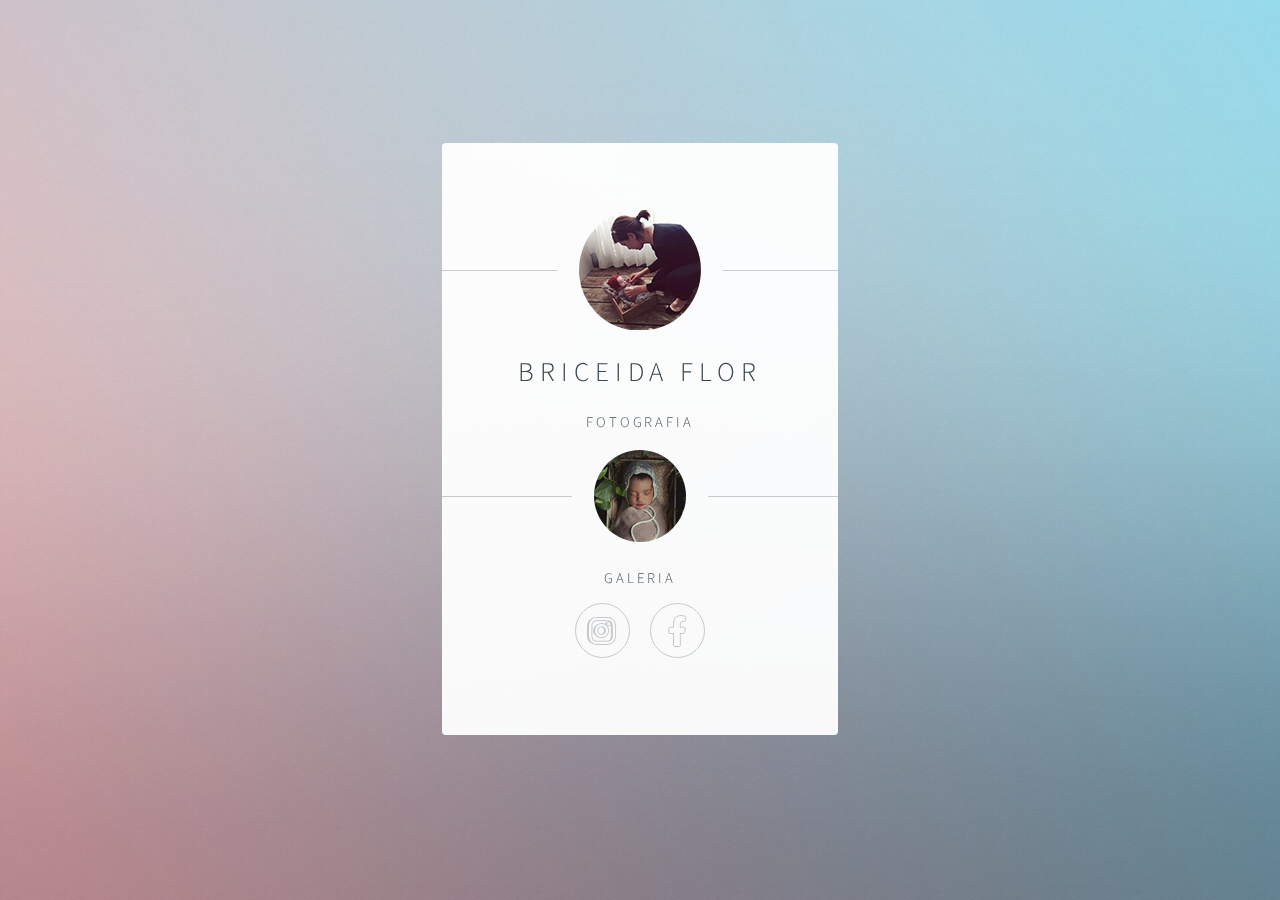
==== index.html @ f5485d3e "updated sizing" ====
<!DOCTYPE HTML>
<html>
	<head>
		<title>Briceida Flor Fotografia</title>
		<meta charset="utf-8" />
		<meta name="viewport" content="width=device-width, initial-scale=1, user-scalable=no" />
		<link rel="stylesheet" href="assets/css/main.css" />
		<noscript><link rel="stylesheet" href="assets/css/noscript.css" /></noscript>
	</head>
	<body class="is-preload">

		<!-- Wrapper -->
			<div id="wrapper">

				<!-- Main -->
					<section id="main">
						<header>
							<span class="avatar"><img src="images/BrissMain copy.jpg" alt="" /></span>
							<h1>Briceida Flor</h1>
							<div class = "paddingdiv">
							<p>Fotografia</p>
							</div>
						</header>

						<footer>
							<ul class="icons">
								<a href="./Galeria/index.html" class="avatar1"><img src="images/galeriaButton copy.jpg" alt="" /></a></li>
								<div>Galeria</div>
								<li><a href="https://www.instagram.com/briceidaflor/" class="icon brands fa-instagram">Instagram</a></li>
								<li><a href="https://www.facebook.com/briceidaflor.foto/" class="icon brands fa-facebook-f">Facebook</a></li>
							</ul>
						</footer>
					</section>

				<!-- Footer -->
					<footer id="footer">

					</footer>

			</div>

		<!-- Scripts -->
			<script>
				if ('addEventListener' in window) {
					window.addEventListener('load', function() { document.body.className = document.body.className.replace(/\bis-preload\b/, ''); });
					document.body.className += (navigator.userAgent.match(/(MSIE|rv:11\.0)/) ? ' is-ie' : '');
				}
			</script>

	</body>
</html>
---- assets/css/main.css ----
@import url(fontawesome-all.min.css);
@import url("https://fonts.googleapis.com/css?family=Source+Sans+Pro:300");

/*
	Identity by HTML5 UP
	html5up.net | @ajlkn
	Free for personal and commercial use under the CCA 3.0 license (html5up.net/license)
*/

/* Icon (alt) */

	html, body, div, span, applet, object,
	iframe, h1, h2, h3, h4, h5, h6, p, blockquote,
	pre, a, abbr, acronym, address, big, cite,
	code, del, dfn, em, img, ins, kbd, q, s, samp,
	small, strike, strong, sub, sup, tt, var, b,
	u, i, center, dl, dt, dd, ol, ul, li, fieldset,
	form, label, legend, table, caption, tbody,
	tfoot, thead, tr, th, td, article, aside,
	canvas, details, embed, figure, figcaption,
	footer, header, hgroup, menu, nav, output, ruby,
	section, summary, time, mark, audio, video {
		margin: 0;
		padding: 0;
		border: 0;
		font-size: 100%;
		font: inherit;
		vertical-align: baseline;
	}

	article, aside, details, figcaption, figure,
	footer, header, hgroup, menu, nav, section {
		display: block;
	}

	body {
		line-height: 1;
	}

	ol, ul {
		list-style: none;
	}

	blockquote, q {
		quotes: none;
	}

		blockquote:before, blockquote:after, q:before, q:after {
			content: '';
			content: none;
		}

	table {
		border-collapse: collapse;
		border-spacing: 0;
	}

	body {
		-webkit-text-size-adjust: none;
	}

	mark {
		background-color: transparent;
		color: inherit;
	}

	input::-moz-focus-inner {
		border: 0;
		padding: 0;
	}

	input, select, textarea {
		-moz-appearance: none;
		-webkit-appearance: none;
		-ms-appearance: none;
		appearance: none;
	}

/* Basic */

	@media screen and (max-width: 480px) {

		html, body {
			min-width: 320px;
		}

	}

	html {
		box-sizing: border-box;
	}

	*, *:before, *:after {
		box-sizing: inherit;
	}

	body.is-preload *, body.is-preload *:before, body.is-preload *:after {
		-moz-animation: none !important;
		-webkit-animation: none !important;
		-ms-animation: none !important;
		animation: none !important;
		-moz-transition: none !important;
		-webkit-transition: none !important;
		-ms-transition: none !important;
		transition: none !important;
	}

	html {
		height: 100%;
	}

	body {
		height: 100%;
		background-color: #ffffff;
		background-image: url("images/overlay.png"), -moz-linear-gradient(60deg, rgba(255, 165, 150, 0.5) 5%, rgba(0, 228, 255, 0.35)), url("../../images/bg.jpg");
		background-image: url("images/overlay.png"), -webkit-linear-gradient(60deg, rgba(255, 165, 150, 0.5) 5%, rgba(0, 228, 255, 0.35)), url("../../images/bg.jpg");
		background-image: url("images/overlay.png"), -ms-linear-gradient(60deg, rgba(255, 165, 150, 0.5) 5%, rgba(0, 228, 255, 0.35)), url("../../images/bg.jpg");
		background-image: url("images/overlay.png"), linear-gradient(60deg, rgba(255, 165, 150, 0.5) 5%, rgba(0, 228, 255, 0.35)), url("../../images/bg.jpg");
		background-repeat: repeat,			no-repeat,			no-repeat;
		background-size: 100px 100px, cover,				cover;
		background-position: top left,		center center,		bottom center;
		background-attachment: fixed,			fixed,				fixed;
	}

		body:after {
			content: '';
			display: block;
			position: fixed;
			top: 0;
			left: 0;
			width: 100%;
			height: inherit;
			opacity: 0;
			z-index: 1;
			background-color: #ffffff;
			background-image: url("images/overlay.png"), -moz-linear-gradient(60deg, rgba(255, 165, 150, 0.5) 5%, rgba(0, 228, 255, 0.35));
			background-image: url("images/overlay.png"), -webkit-linear-gradient(60deg, rgba(255, 165, 150, 0.5) 5%, rgba(0, 228, 255, 0.35));
			background-image: url("images/overlay.png"), -ms-linear-gradient(60deg, rgba(255, 165, 150, 0.5) 5%, rgba(0, 228, 255, 0.35));
			background-image: url("images/overlay.png"), linear-gradient(60deg, rgba(255, 165, 150, 0.5) 5%, rgba(0, 228, 255, 0.35));
			background-repeat: repeat,			no-repeat;
			background-size: 100px 100px, cover;
			background-position: top left,		center center;
			-moz-transition: opacity 1.75s ease-out;
			-webkit-transition: opacity 1.75s ease-out;
			-ms-transition: opacity 1.75s ease-out;
			transition: opacity 1.75s ease-out;
		}

		body.is-preload:after {
			opacity: 1;
		}

/* Type */

	body, input, select, textarea {
		color: #414f57;
		font-family: "Source Sans Pro", Helvetica, sans-serif;
		font-size: 14pt;
		font-weight: 300;
		line-height: 2;
		letter-spacing: 0.2em;
		text-transform: uppercase;
	}

		@media screen and (max-width: 1680px) {

			body, input, select, textarea {
				font-size: 11pt;
			}

		}

		@media screen and (max-width: 480px) {

			body, input, select, textarea {
				font-size: 10pt;
				line-height: 1.75;
			}

		}

	a {
		-moz-transition: color 0.2s ease, border-color 0.2s ease;
		-webkit-transition: color 0.2s ease, border-color 0.2s ease;
		-ms-transition: color 0.2s ease, border-color 0.2s ease;
		transition: color 0.2s ease, border-color 0.2s ease;
		color: inherit;
		text-decoration: none;
	}

		a:before {
			-moz-transition: color 0.2s ease, text-shadow 0.2s ease;
			-webkit-transition: color 0.2s ease, text-shadow 0.2s ease;
			-ms-transition: color 0.2s ease, text-shadow 0.2s ease;
			transition: color 0.2s ease, text-shadow 0.2s ease;
		}

		a:hover {
			color: #ff7496;
		}

	strong, b {
		color: #313f47;
	}

	em, i {
		font-style: italic;
	}

	p {
		margin: 0 0 1.5em 0;
	}

	h1, h2, h3, h4, h5, h6 {
		color: #313f47;
		line-height: 1.5;
		margin: 0 0 0.75em 0;
	}

		h1 a, h2 a, h3 a, h4 a, h5 a, h6 a {
			color: inherit;
			text-decoration: none;
		}

	h1 {
		font-size: 1.85em;
		letter-spacing: 0.22em;
		margin: 0 0 0.525em 0;
	}

	h2 {
		font-size: 1.25em;
	}

	h3 {
		font-size: 1em;
	}

	h4 {
		font-size: 1em;
	}

	h5 {
		font-size: 1em;
	}

	h6 {
		font-size: 1em;
	}

	@media screen and (max-width: 480px) {

		h1 {
			font-size: 1.65em;
		}

	}

	sub {
		font-size: 0.8em;
		position: relative;
		top: 0.5em;
	}

	sup {
		font-size: 0.8em;
		position: relative;
		top: -0.5em;
	}

	hr {
		border: 0;
		border-bottom: solid 1px #c8cccf;
		margin: 3em 0;
	}

/* Form */

	form {
		margin: 0 0 1.5em 0;
	}

		form > :last-child {
			margin-bottom: 0;
		}

		form > .fields {
			display: -moz-flex;
			display: -webkit-flex;
			display: -ms-flex;
			display: flex;
			-moz-flex-wrap: wrap;
			-webkit-flex-wrap: wrap;
			-ms-flex-wrap: wrap;
			flex-wrap: wrap;
			width: calc(100% + 2.25em);
			margin: -1.125em 0 1.5em -1.125em;
		}

			form > .fields > .field {
				-moz-flex-grow: 0;
				-webkit-flex-grow: 0;
				-ms-flex-grow: 0;
				flex-grow: 0;
				-moz-flex-shrink: 0;
				-webkit-flex-shrink: 0;
				-ms-flex-shrink: 0;
				flex-shrink: 0;
				padding: 1.125em 0 0 1.125em;
				width: calc(100% - 1.125em);
			}

				form > .fields > .field.half {
					width: calc(50% - 0.5625em);
				}

				form > .fields > .field.third {
					width: calc(100%/3 - 0.375em);
				}

				form > .fields > .field.quarter {
					width: calc(25% - 0.28125em);
				}

		@media screen and (max-width: 480px) {

			form > .fields {
				width: calc(100% + 2.25em);
				margin: -1.125em 0 1.5em -1.125em;
			}

				form > .fields > .field {
					padding: 1.125em 0 0 1.125em;
					width: calc(100% - 1.125em);
				}

					form > .fields > .field.half {
						width: calc(100% - 1.125em);
					}

					form > .fields > .field.third {
						width: calc(100% - 1.125em);
					}

					form > .fields > .field.quarter {
						width: calc(100% - 1.125em);
					}

		}

	label {
		color: #313f47;
		display: block;
		font-size: 0.9em;
		margin: 0 0 0.75em 0;
	}

	input[type="text"],
	input[type="password"],
	input[type="email"],
	input[type="tel"],
	select,
	textarea {
		-moz-appearance: none;
		-webkit-appearance: none;
		-ms-appearance: none;
		appearance: none;
		border-radius: 4px;
		border: solid 1px #c8cccf;
		color: inherit;
		display: block;
		outline: 0;
		padding: 0 1em;
		text-decoration: none;
		width: 100%;
	}

		input[type="text"]:invalid,
		input[type="password"]:invalid,
		input[type="email"]:invalid,
		input[type="tel"]:invalid,
		select:invalid,
		textarea:invalid {
			box-shadow: none;
		}

		input[type="text"]:focus,
		input[type="password"]:focus,
		input[type="email"]:focus,
		input[type="tel"]:focus,
		select:focus,
		textarea:focus {
			border-color: #ff7496;
		}

	select {
		background-image: url("data:image/svg+xml;charset=utf8,%3Csvg xmlns='http://www.w3.org/2000/svg' width='40' height='40' preserveAspectRatio='none' viewBox='0 0 40 40'%3E%3Cpath d='M9.4,12.3l10.4,10.4l10.4-10.4c0.2-0.2,0.5-0.4,0.9-0.4c0.3,0,0.6,0.1,0.9,0.4l3.3,3.3c0.2,0.2,0.4,0.5,0.4,0.9 c0,0.4-0.1,0.6-0.4,0.9L20.7,31.9c-0.2,0.2-0.5,0.4-0.9,0.4c-0.3,0-0.6-0.1-0.9-0.4L4.3,17.3c-0.2-0.2-0.4-0.5-0.4-0.9 c0-0.4,0.1-0.6,0.4-0.9l3.3-3.3c0.2-0.2,0.5-0.4,0.9-0.4S9.1,12.1,9.4,12.3z' fill='%23c8cccf' /%3E%3C/svg%3E");
		background-size: 1.25rem;
		background-repeat: no-repeat;
		background-position: calc(100% - 1rem) center;
		height: 2.75em;
		padding-right: 2.75em;
		text-overflow: ellipsis;
	}

		select option {
			color: #313f47;
			background: #ffffff;
		}

		select:focus::-ms-value {
			background-color: transparent;
		}

		select::-ms-expand {
			display: none;
		}

	input[type="text"],
	input[type="password"],
	input[type="email"],
	select {
		height: 2.75em;
	}

	textarea {
		padding: 0.75em 1em;
	}

	input[type="checkbox"],
	input[type="radio"] {
		-moz-appearance: none;
		-webkit-appearance: none;
		-ms-appearance: none;
		appearance: none;
		display: block;
		float: left;
		margin-right: -2em;
		opacity: 0;
		width: 1em;
		z-index: -1;
	}

		input[type="checkbox"] + label,
		input[type="radio"] + label {
			text-decoration: none;
			color: #414f57;
			cursor: pointer;
			display: inline-block;
			font-size: 1em;
			font-weight: 300;
			padding-left: 2.4em;
			padding-right: 0.75em;
			position: relative;
		}

			input[type="checkbox"] + label:before,
			input[type="radio"] + label:before {
				-moz-osx-font-smoothing: grayscale;
				-webkit-font-smoothing: antialiased;
				display: inline-block;
				font-style: normal;
				font-variant: normal;
				text-rendering: auto;
				line-height: 1;
				text-transform: none !important;
				font-family: 'Font Awesome 5 Free';
				font-weight: 900;
			}

			input[type="checkbox"] + label:before,
			input[type="radio"] + label:before {
				border-radius: 4px;
				border: solid 1px #c8cccf;
				content: '';
				display: inline-block;
				font-size: 0.8em;
				height: 2.0625em;
				left: 0;
				line-height: 2.0625em;
				position: absolute;
				text-align: center;
				top: 0.15em;
				width: 2.0625em;
			}

		input[type="checkbox"]:checked + label:before,
		input[type="radio"]:checked + label:before {
			color: #ff7496;
			content: '\f00c';
		}

		input[type="checkbox"]:focus + label:before,
		input[type="radio"]:focus + label:before {
			border-color: #ff7496;
		}

	input[type="checkbox"] + label:before {
		border-radius: 4px;
	}

	input[type="radio"] + label:before {
		border-radius: 100%;
	}

	::-webkit-input-placeholder {
		color: #616f77 !important;
		opacity: 1.0;
	}

	:-moz-placeholder {
		color: #616f77 !important;
		opacity: 1.0;
	}

	::-moz-placeholder {
		color: #616f77 !important;
		opacity: 1.0;
	}

	:-ms-input-placeholder {
		color: #616f77 !important;
		opacity: 1.0;
	}

/* Icon */

	.icon {
		text-decoration: none;
		position: relative;
		border-bottom: none;
	}

		.icon:before {
			-moz-osx-font-smoothing: grayscale;
			-webkit-font-smoothing: antialiased;
			display: inline-block;
			font-style: normal;
			font-variant: normal;
			text-rendering: auto;
			line-height: 1;
			text-transform: none !important;
			font-family: 'Font Awesome 5 Free';
			font-weight: 400;
		}

		.icon > .label {
			display: none;
		}

		.icon:before {
			line-height: inherit;
		}

		.icon.solid:before {
			font-weight: 900;
		}

		.icon.brands:before {
			font-family: 'Font Awesome 5 Brands';
		}

/* List */

	ol {
		list-style: decimal;
		margin: 0 0 1.5em 0;
		padding-left: 1.25em;
	}

		ol li {
			padding-left: 0.25em;
		}

	ul {
		list-style: disc;
		margin: 0 0 1.5em 0;
		padding-left: 1em;
	}

		ul li {
			padding-left: 0.5em;
		}

		ul.alt {
			list-style: none;
			padding-left: 0;
		}

			ul.alt li {
				border-top: solid 1px #c8cccf;
				padding: 0.5em 0;
			}

				ul.alt li:first-child {
					border-top: 0;
					padding-top: 0;
				}

	dl {
		margin: 0 0 1.5em 0;
	}

		dl dt {
			display: block;
			margin: 0 0 0.75em 0;
		}

		dl dd {
			margin-left: 1.5em;
		}

/* Actions */

	ul.actions {
		display: -moz-flex;
		display: -webkit-flex;
		display: -ms-flex;
		display: flex;
		cursor: default;
		list-style: none;
		margin-left: -0.75em;
		padding-left: 0;
	}

		ul.actions li {
			padding: 0 0 0 0.75em;
			vertical-align: middle;
		}

		ul.actions.special {
			-moz-justify-content: center;
			-webkit-justify-content: center;
			-ms-justify-content: center;
			justify-content: center;
			width: 100%;
			margin-left: 0;
		}

			ul.actions.special li:first-child {
				padding-left: 0;
			}

		ul.actions.stacked {
			-moz-flex-direction: column;
			-webkit-flex-direction: column;
			-ms-flex-direction: column;
			flex-direction: column;
			margin-left: 0;
		}

			ul.actions.stacked li {
				padding: 0.975em 0 0 0;
			}

				ul.actions.stacked li:first-child {
					padding-top: 0;
				}

		ul.actions.fit {
			width: calc(100% + 0.75em);
		}

			ul.actions.fit li {
				-moz-flex-grow: 1;
				-webkit-flex-grow: 1;
				-ms-flex-grow: 1;
				flex-grow: 1;
				-moz-flex-shrink: 1;
				-webkit-flex-shrink: 1;
				-ms-flex-shrink: 1;
				flex-shrink: 1;
				width: 100%;
			}

				ul.actions.fit li > * {
					width: 100%;
				}

			ul.actions.fit.stacked {
				width: 100%;
			}

		@media screen and (max-width: 480px) {

			ul.actions:not(.fixed) {
				-moz-flex-direction: column;
				-webkit-flex-direction: column;
				-ms-flex-direction: column;
				flex-direction: column;
				margin-left: 0;
				width: 100% !important;
			}

				ul.actions:not(.fixed) li {
					-moz-flex-grow: 1;
					-webkit-flex-grow: 1;
					-ms-flex-grow: 1;
					flex-grow: 1;
					-moz-flex-shrink: 1;
					-webkit-flex-shrink: 1;
					-ms-flex-shrink: 1;
					flex-shrink: 1;
					padding: 0.75em 0 0 0;
					text-align: center;
					width: 100%;
				}

					ul.actions:not(.fixed) li > * {
						width: 100%;
					}

					ul.actions:not(.fixed) li:first-child {
						padding-top: 0;
					}

					ul.actions:not(.fixed) li input[type="submit"],
					ul.actions:not(.fixed) li input[type="reset"],
					ul.actions:not(.fixed) li input[type="button"],
					ul.actions:not(.fixed) li button,
					ul.actions:not(.fixed) li .button {
						width: 100%;
					}

						ul.actions:not(.fixed) li input[type="submit"].icon:before,
						ul.actions:not(.fixed) li input[type="reset"].icon:before,
						ul.actions:not(.fixed) li input[type="button"].icon:before,
						ul.actions:not(.fixed) li button.icon:before,
						ul.actions:not(.fixed) li .button.icon:before {
							margin-left: -0.5rem;
						}

		}

/* Icons */

	ul.icons {
		cursor: default;
		list-style: none;
		padding-left: 0;
		margin-top: -0.675em;
	}

		ul.icons li {
			display: inline-block;
			padding: 0.675em 0.5em;
		}

			ul.icons li a {
				text-decoration: none;
				position: relative;
				display: block;
				width: 3.75em;
				height: 3.75em;
				border-radius: 100%;
				border: solid 1px #c8cccf;
				line-height: 3.75em;
				overflow: hidden;
				text-align: center;
				text-indent: 3.75em;
				white-space: nowrap;
			}

				ul.icons li a:before {
					-moz-osx-font-smoothing: grayscale;
					-webkit-font-smoothing: antialiased;
					display: inline-block;
					font-style: normal;
					font-variant: normal;
					text-rendering: auto;
					line-height: 1;
					text-transform: none !important;
					font-family: 'Font Awesome 5 Free';
					font-weight: 400;
				}

				ul.icons li a:before {
					color: #ffffff;
					text-shadow: 1.25px 0px 0px #c8cccf, -1.25px 0px 0px #c8cccf, 0px 1.25px 0px #c8cccf, 0px -1.25px 0px #c8cccf;
				}

				ul.icons li a:hover:before {
					text-shadow: 1.25px 0px 0px #ff7496, -1.25px 0px 0px #ff7496, 0px 1.25px 0px #ff7496, 0px -1.25px 0px #ff7496;
				}

				ul.icons li a:before {
					position: absolute;
					top: 0;
					left: 0;
					width: inherit;
					height: inherit;
					font-size: 1.85rem;
					line-height: inherit;
					text-align: center;
					text-indent: 0;
				}

				ul.icons li a:hover {
					border-color: #ff7496;
				}

		@media screen and (max-width: 480px) {

			ul.icons li a:before {
				font-size: 1.5rem;
			}

		}

/* Button */

	input[type="submit"],
	input[type="reset"],
	input[type="button"],
	button,
	.button {
		-moz-appearance: none;
		-webkit-appearance: none;
		-ms-appearance: none;
		appearance: none;
		-moz-transition: background-color 0.2s ease-in-out, border-color 0.2s ease-in-out, color 0.2s ease-in-out;
		-webkit-transition: background-color 0.2s ease-in-out, border-color 0.2s ease-in-out, color 0.2s ease-in-out;
		-ms-transition: background-color 0.2s ease-in-out, border-color 0.2s ease-in-out, color 0.2s ease-in-out;
		transition: background-color 0.2s ease-in-out, border-color 0.2s ease-in-out, color 0.2s ease-in-out;
		display: inline-block;
		height: 2.75em;
		line-height: 2.75em;
		padding: 0 1.5em;
		background-color: transparent;
		border-radius: 4px;
		border: solid 1px #c8cccf;
		color: #414f57 !important;
		cursor: pointer;
		text-align: center;
		text-decoration: none;
		white-space: nowrap;
	}

		input[type="submit"]:hover,
		input[type="reset"]:hover,
		input[type="button"]:hover,
		button:hover,
		.button:hover {
			border-color: #ff7496;
			color: #ff7496 !important;
		}

		input[type="submit"].icon,
		input[type="reset"].icon,
		input[type="button"].icon,
		button.icon,
		.button.icon {
			padding-left: 1.35em;
		}

			input[type="submit"].icon:before,
			input[type="reset"].icon:before,
			input[type="button"].icon:before,
			button.icon:before,
			.button.icon:before {
				margin-right: 0.5em;
			}

		input[type="submit"].fit,
		input[type="reset"].fit,
		input[type="button"].fit,
		button.fit,
		.button.fit {
			width: 100%;
		}

		input[type="submit"].small,
		input[type="reset"].small,
		input[type="button"].small,
		button.small,
		.button.small {
			font-size: 0.8em;
		}

		input[type="submit"].large,
		input[type="reset"].large,
		input[type="button"].large,
		button.large,
		.button.large {
			font-size: 1.35em;
		}

		input[type="submit"].disabled, input[type="submit"]:disabled,
		input[type="reset"].disabled,
		input[type="reset"]:disabled,
		input[type="button"].disabled,
		input[type="button"]:disabled,
		button.disabled,
		button:disabled,
		.button.disabled,
		.button:disabled {
			pointer-events: none;
			opacity: 0.5;
		}

/* Main */

	#main {
		-moz-transform-origin: 50% 50%;
		-webkit-transform-origin: 50% 50%;
		-ms-transform-origin: 50% 50%;
		transform-origin: 50% 50%;
		-moz-transform: rotateX(0deg);
		-webkit-transform: rotateX(0deg);
		-ms-transform: rotateX(0deg);
		transform: rotateX(0deg);
		-moz-transition: opacity 1s ease, -moz-transform 1s ease;
		-webkit-transition: opacity 1s ease, -webkit-transform 1s ease;
		-ms-transition: opacity 1s ease, -ms-transform 1s ease;
		transition: opacity 1s ease, transform 1s ease;
		padding: 4.5em 3em 3em 3em ;
		background: #ffffff;
		border-radius: 4px;
		cursor: default;
		max-width: 100%;
		opacity: 0.95;
		position: relative;
		text-align: center;
		width: 27em;
	}

		#main .avatar {
			position: relative;
			display: block;
			margin-bottom: 1.5em;
		}

			#main .avatar img {
				display: block;
				margin: 0 auto;
				border-radius: 100%;
				box-shadow: 0 0 0 1.5em #ffffff;
			}

			#main .avatar:before {
				content: '';
				display: block;
				position: absolute;
				top: 50%;
				left: -3em;
				width: calc(100% + 6em);
				height: 1px;
				z-index: -1;
				background: #c8cccf;
			}

		@media screen and (max-width: 480px) {

			#main {
				padding: 4em 2em 2.5em 2em ;
				width: 100%;
			}

				#main .avatar:before {
					left: -2em;
					width: calc(100% + 4em);
				}

		}

	/*------------------------------------------------------------------*/
	#main .avatar1 {
		position: relative;
		display: block;
		margin-bottom: 1.5em;
	}

		#main .avatar1 img {
			display: block;
			margin: 0 auto;
			border-radius: 100%;
			box-shadow: 0 0 0 1.5em #ffffff;
			max-width: 30%;
			height: auto;
		}

		#main .avatar1:before {
			content: '';
			display: block;
			position: absolute;
			top: 50%;
			left: -3em;
			width: calc(100% + 6em);
			height: 1px;
			z-index: -1;
			background: #c8cccf;
		}

	@media screen and (max-width: 480px) {

		#main {
			padding: 4em 2em 2.5em 2em ;
			width: 100%;
		}
		.paddingdiv{
			padding-bottom: 5%;
		}

		#main .avatar1 img {
			display: block;
			margin: 0 auto;
			border-radius: 50%;
			box-shadow: 0 0 0 1.5em #ffffff;
			max-width: 20%;
			height: auto;
		}

			#main .avatar1:before {
				left: -2em;
				width: calc(100% + 4em);
			}

	}


	/*-----------------------------------------------------------------*/

		body.is-preload #main {
			-moz-transform: rotateX(15deg);
			-webkit-transform: rotateX(15deg);
			-ms-transform: rotateX(15deg);
			transform: rotateX(15deg);
			opacity: 0;
		}

/* Footer */

	#footer {
		-moz-align-self: -moz-flex-end;
		-webkit-align-self: -webkit-flex-end;
		-ms-align-self: -ms-flex-end;
		align-self: flex-end;
		width: 100%;
		padding: 1.5em 0 0 0;
		color: rgba(255, 255, 255, 0.75);
		cursor: default;
		text-align: center;
	}

		#footer .copyright {
			margin: 0;
			padding: 0;
			font-size: 0.9em;
			list-style: none;
		}

			#footer .copyright li {
				display: inline-block;
				margin: 0 0 0 0.45em;
				padding: 0 0 0 0.85em;
				border-left: solid 1px rgba(255, 255, 255, 0.5);
				line-height: 1;
			}

				#footer .copyright li:first-child {
					border-left: 0;
				}

/* Wrapper */

	#wrapper {
		display: -moz-flex;
		display: -webkit-flex;
		display: -ms-flex;
		display: flex;
		-moz-align-items: center;
		-webkit-align-items: center;
		-ms-align-items: center;
		align-items: center;
		-moz-justify-content: space-between;
		-webkit-justify-content: space-between;
		-ms-justify-content: space-between;
		justify-content: space-between;
		-moz-flex-direction: column;
		-webkit-flex-direction: column;
		-ms-flex-direction: column;
		flex-direction: column;
		-moz-perspective: 1000px;
		-webkit-perspective: 1000px;
		-ms-perspective: 1000px;
		perspective: 1000px;
		position: relative;
		min-height: 100%;
		padding: 1.5em;
		z-index: 2;
	}

		#wrapper > * {
			z-index: 1;
		}

		#wrapper:before {
			content: '';
			display: block;
		}

		@media screen and (max-width: 360px) {

			#wrapper {
				padding: 0.75em;
			}

		}

		body.is-ie #wrapper {
			height: 100%;
		}
---- assets/css/noscript.css ----
/*
	Identity by HTML5 UP
	html5up.net | @ajlkn
	Free for personal and commercial use under the CCA 3.0 license (html5up.net/license)
*/

/* Basic */

	body:after {
		display: none;
	}

/* Main */

	#main {
		-moz-transform: none !important;
		-webkit-transform: none !important;
		-ms-transform: none !important;
		transform: none !important;
		opacity: 1 !important;
	}
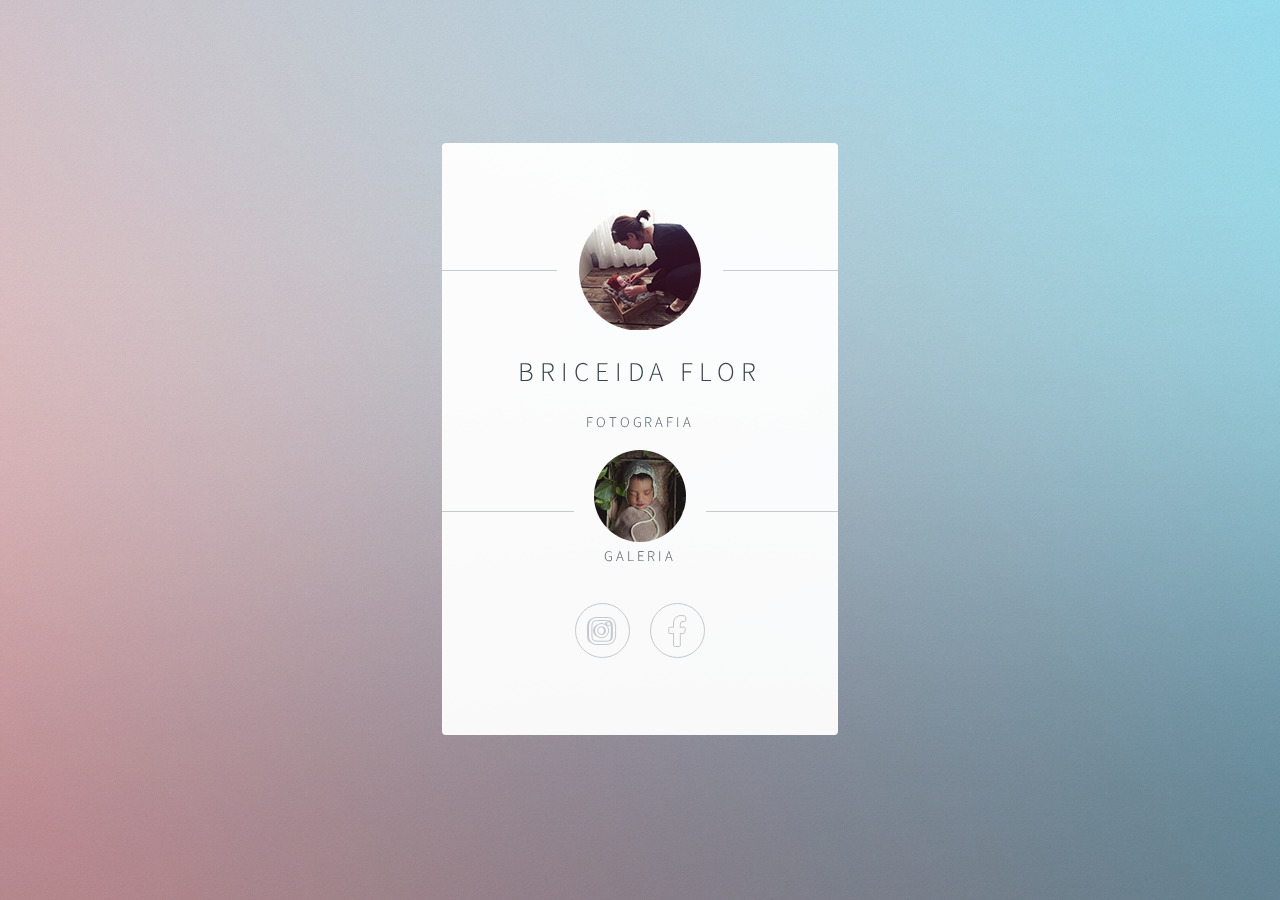
==== commit a4234b60: "updated link to encompass photo and gallery name" ====
--- a/index.html
+++ b/index.html
@@ -24,8 +24,8 @@
 
 						<footer>
 							<ul class="icons">
-								<a href="./Galeria/index.html" class="avatar1"><img src="images/galeriaButton copy.jpg" alt="" /></a></li>
-								<div>Galeria</div>
+								<a href="./Galeria/index.html" class="avatar1"><img src="images/galeriaButton copy.jpg" alt="" /></li>
+								<div>Galeria</div></a>
 								<li><a href="https://www.instagram.com/briceidaflor/" class="icon brands fa-instagram">Instagram</a></li>
 								<li><a href="https://www.facebook.com/briceidaflor.foto/" class="icon brands fa-facebook-f">Facebook</a></li>
 							</ul>
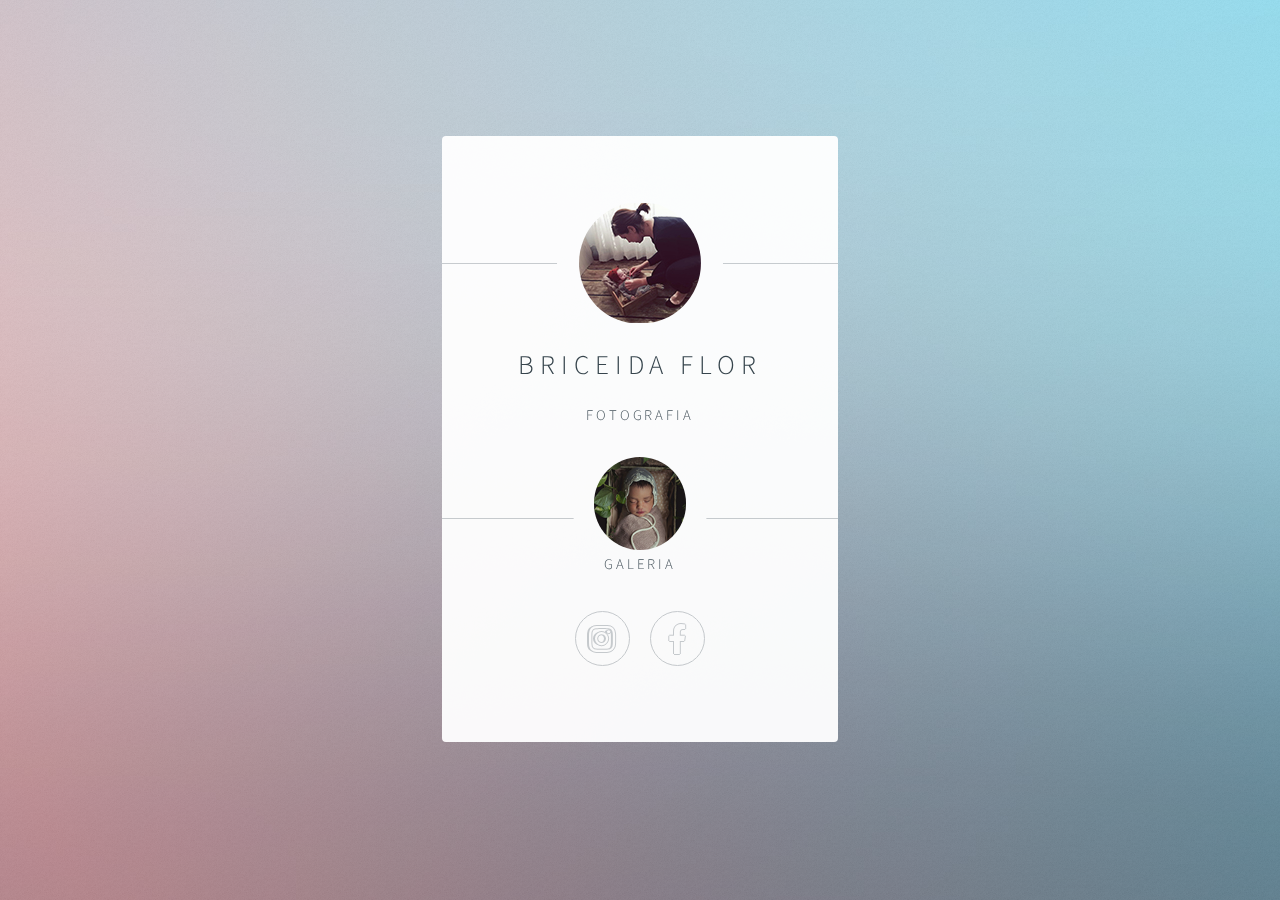
==== commit 42de9c29: "adjusted padding and title" ====
--- a/index.html
+++ b/index.html
@@ -1,7 +1,7 @@
 <!DOCTYPE HTML>
 <html>
 	<head>
-		<title>Briceida Flor Fotografia</title>
+		<title>Briceida Flor Fotografia de bebes en Guadalajara, Zappopan Jalisco Mexico</title>
 		<meta charset="utf-8" />
 		<meta name="viewport" content="width=device-width, initial-scale=1, user-scalable=no" />
 		<link rel="stylesheet" href="assets/css/main.css" />
--- a/assets/css/main.css
+++ b/assets/css/main.css
@@ -923,7 +923,9 @@
 		text-align: center;
 		width: 27em;
 	}
-
+	.paddingdiv{
+		padding-bottom: 5%;
+	}
 		#main .avatar {
 			position: relative;
 			display: block;
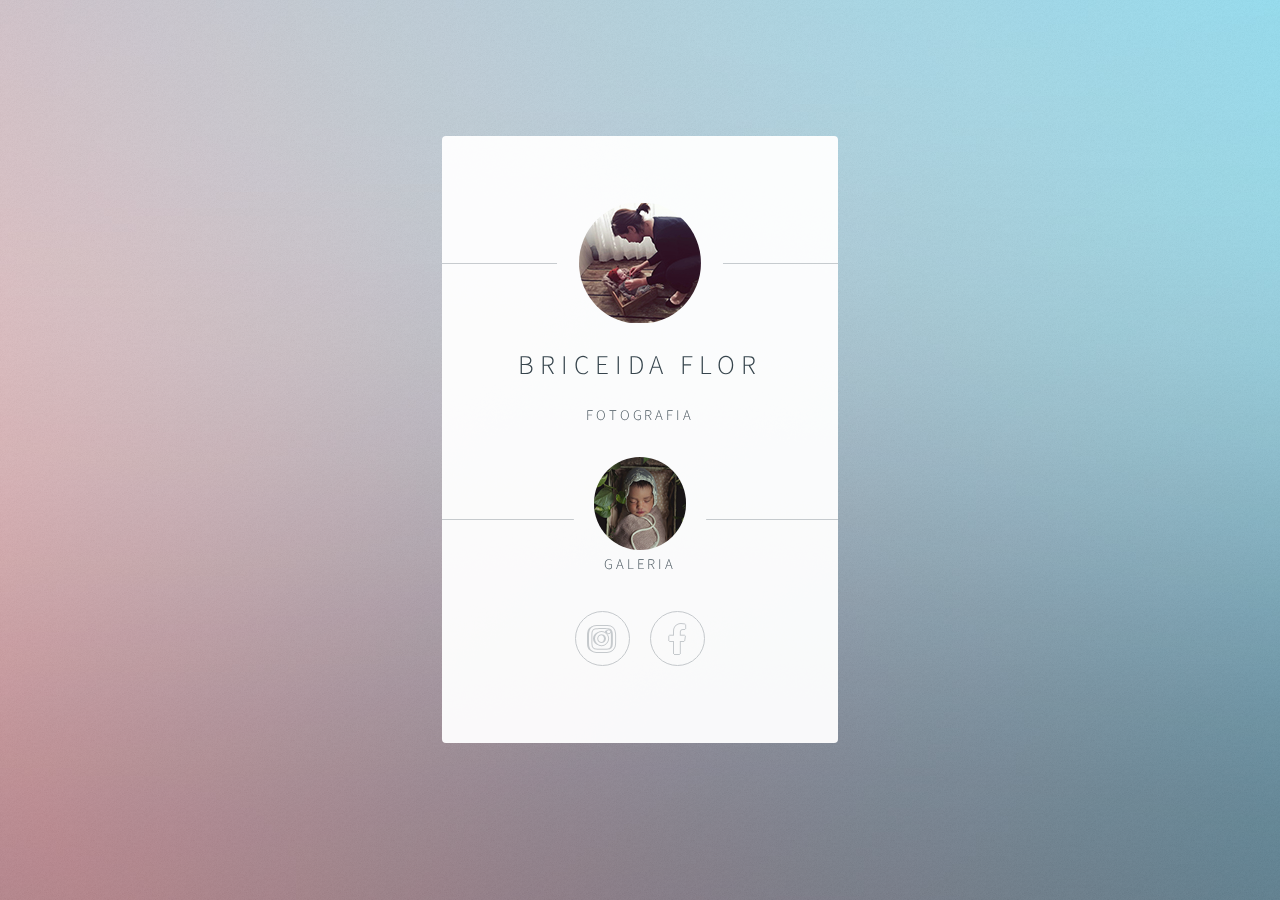
==== commit 341ae40a: "rerouting" ====
--- a/index.html
+++ b/index.html
@@ -2,6 +2,7 @@
 <html>
 	<head>
 		<title>Briceida Flor Fotografia de bebes en Guadalajara, Zappopan Jalisco Mexico</title>
+		<meta name="Description" content="Servicio profesional de fotografía de recién nacidos para bebés y niños en Gualdalajara, Zappopan Jalisco Mexico y Tepic, Nayarit Mexico">
 		<meta charset="utf-8" />
 		<meta name="viewport" content="width=device-width, initial-scale=1, user-scalable=no" />
 		<link rel="stylesheet" href="assets/css/main.css" />
@@ -19,12 +20,13 @@
 							<h1>Briceida Flor</h1>
 							<div class = "paddingdiv">
 							<p>Fotografia</p>
+							<!-- <h1 class='title'>Fotografia</h1> -->
 							</div>
 						</header>
 
 						<footer>
 							<ul class="icons">
-								<a href="./Galeria/index.html" class="avatar1"><img src="images/galeriaButton copy.jpg" alt="" /></li>
+								<a href="./Galeria/gallery.html" class="avatar1"><img src="images/galeriaButton copy.jpg" alt="" /></li>
 								<div>Galeria</div></a>
 								<li><a href="https://www.instagram.com/briceidaflor/" class="icon brands fa-instagram">Instagram</a></li>
 								<li><a href="https://www.facebook.com/briceidaflor.foto/" class="icon brands fa-facebook-f">Facebook</a></li>
--- a/assets/css/main.css
+++ b/assets/css/main.css
@@ -1111,4 +1111,8 @@
 
 		body.is-ie #wrapper {
 			height: 100%;
+		}
+
+		.title{
+			font-size: 1rem;
 		}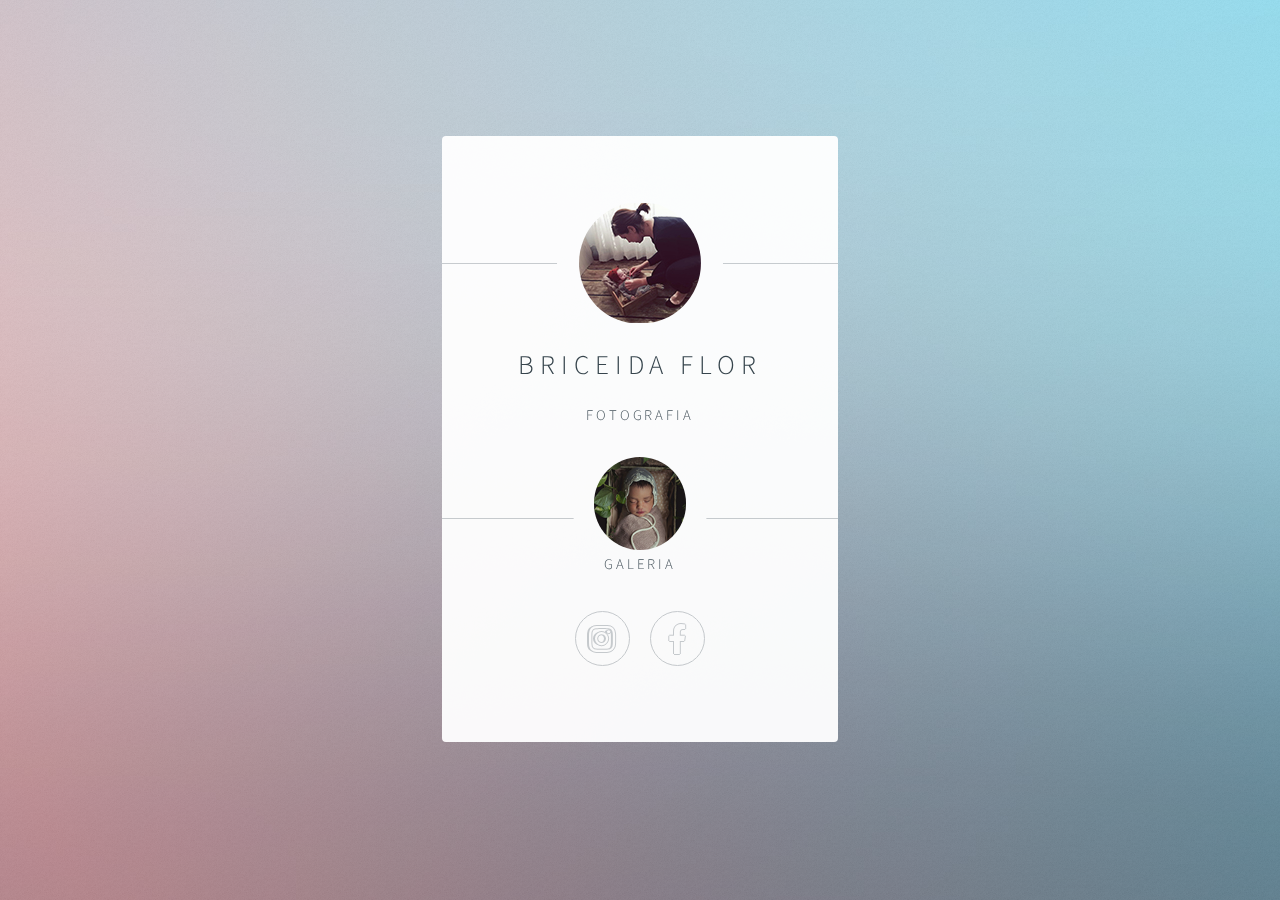
==== commit 8352c34b: "bug fixes" ====
--- a/index.html
+++ b/index.html
@@ -1,5 +1,5 @@
 <!DOCTYPE HTML>
-<html>
+<html lang="es">
 	<head>
 		<title>Briceida Flor Fotografia de bebes en Guadalajara, Zappopan Jalisco Mexico</title>
 		<meta name="Description" content="Servicio profesional de fotografía de recién nacidos para bebés y niños en Gualdalajara, Zappopan Jalisco Mexico y Tepic, Nayarit Mexico">
@@ -16,7 +16,7 @@
 				<!-- Main -->
 					<section id="main">
 						<header>
-							<span class="avatar"><img src="images/BrissMain copy.jpg" alt="" /></span>
+							<span class="avatar"><img src="images/BrissMain copy.jpg" alt="picture of Briceida working" /></span>
 							<h1>Briceida Flor</h1>
 							<div class = "paddingdiv">
 							<p>Fotografia</p>
@@ -26,7 +26,7 @@
 
 						<footer>
 							<ul class="icons">
-								<a href="./Galeria/gallery.html" class="avatar1"><img src="images/galeriaButton copy.jpg" alt="" /></li>
+								<a href="/Galeria/index.html" class="avatar1"><img src="images/galeriaButton copy.jpg" alt="photo of a baby" /></li>
 								<div>Galeria</div></a>
 								<li><a href="https://www.instagram.com/briceidaflor/" class="icon brands fa-instagram">Instagram</a></li>
 								<li><a href="https://www.facebook.com/briceidaflor.foto/" class="icon brands fa-facebook-f">Facebook</a></li>
